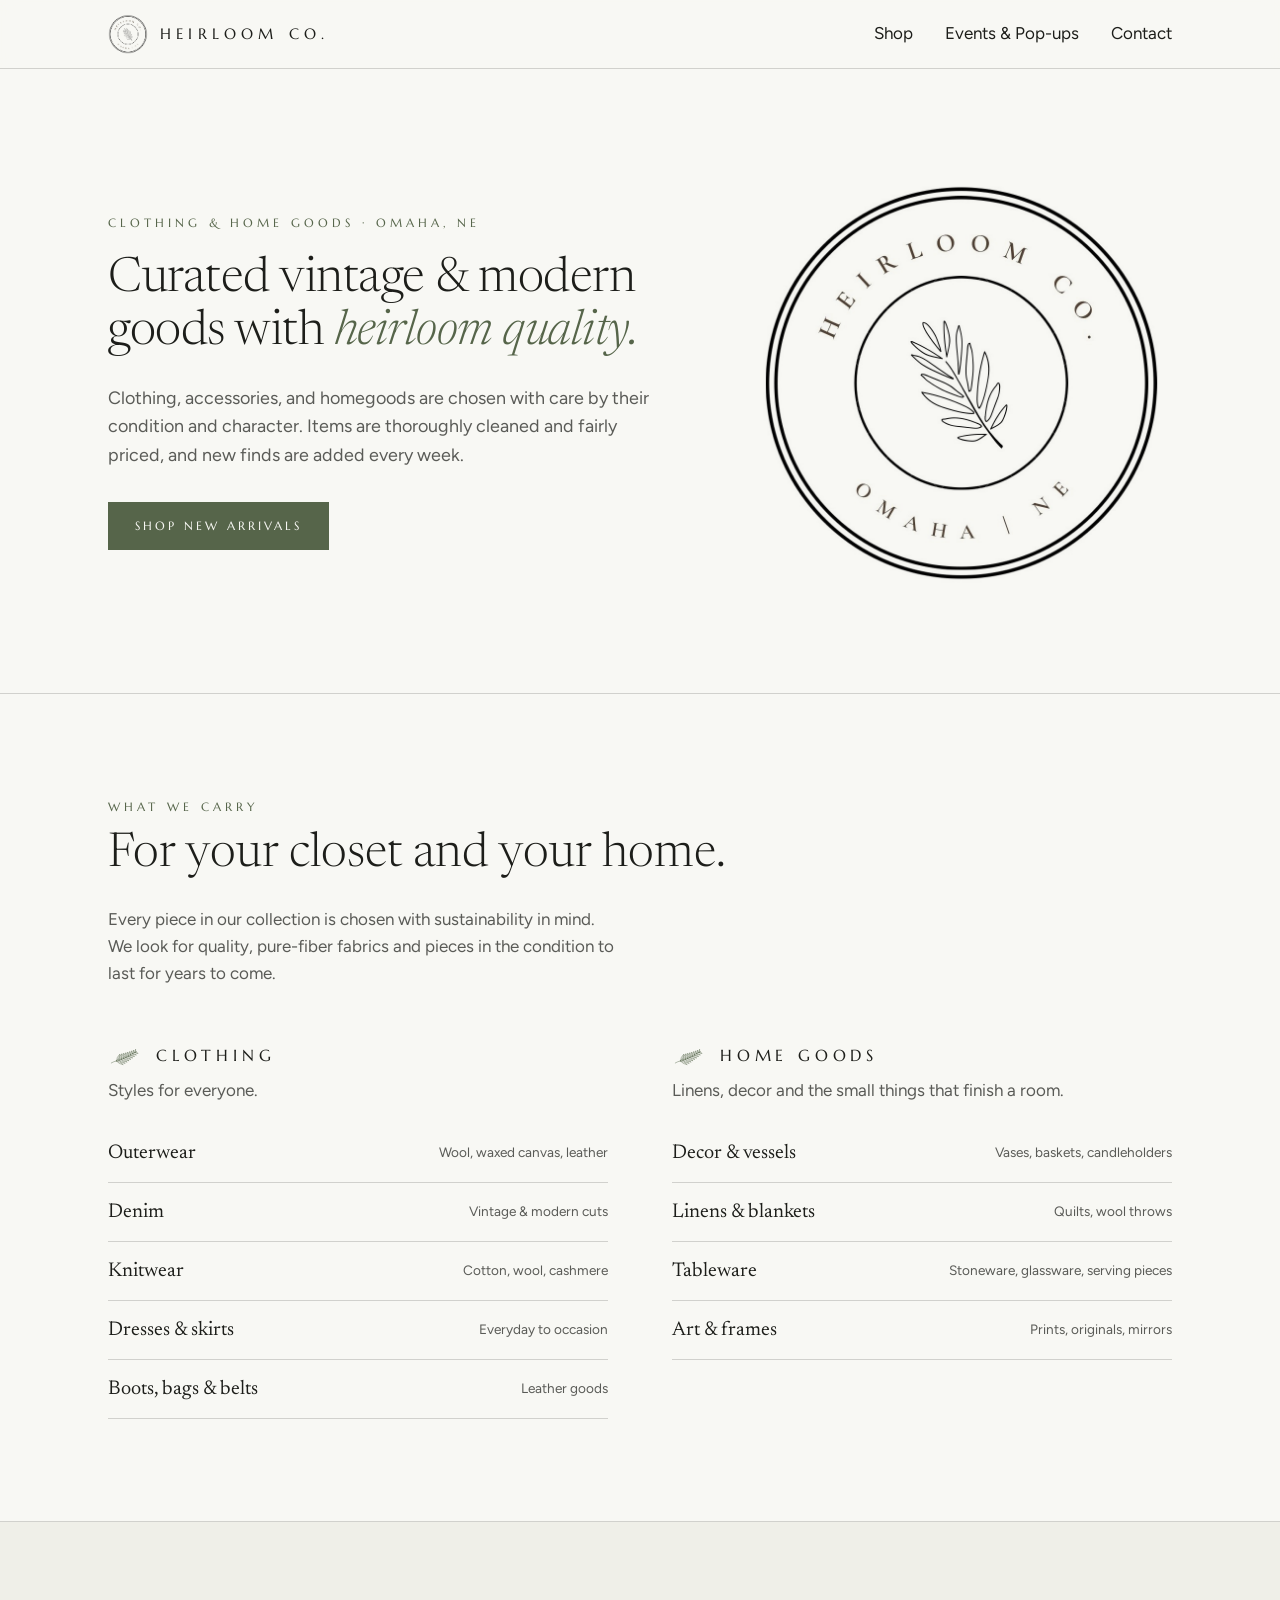
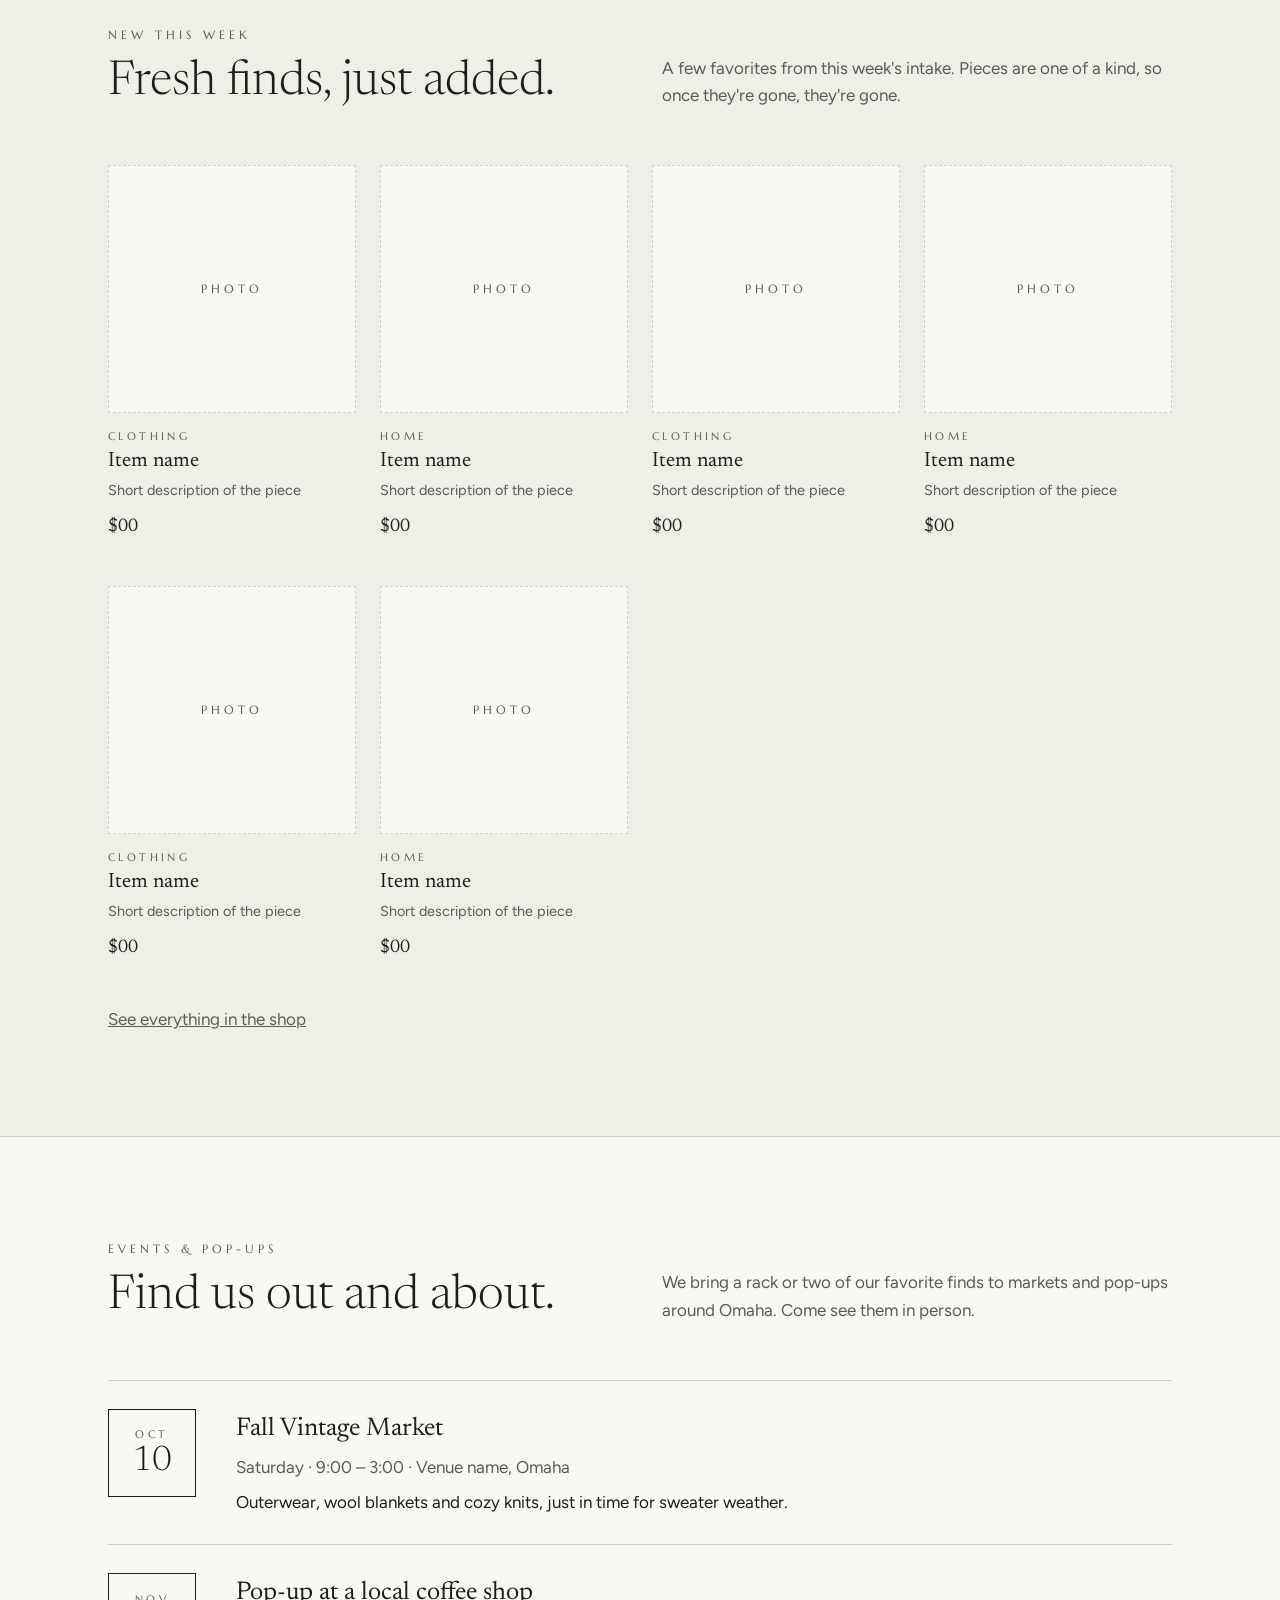
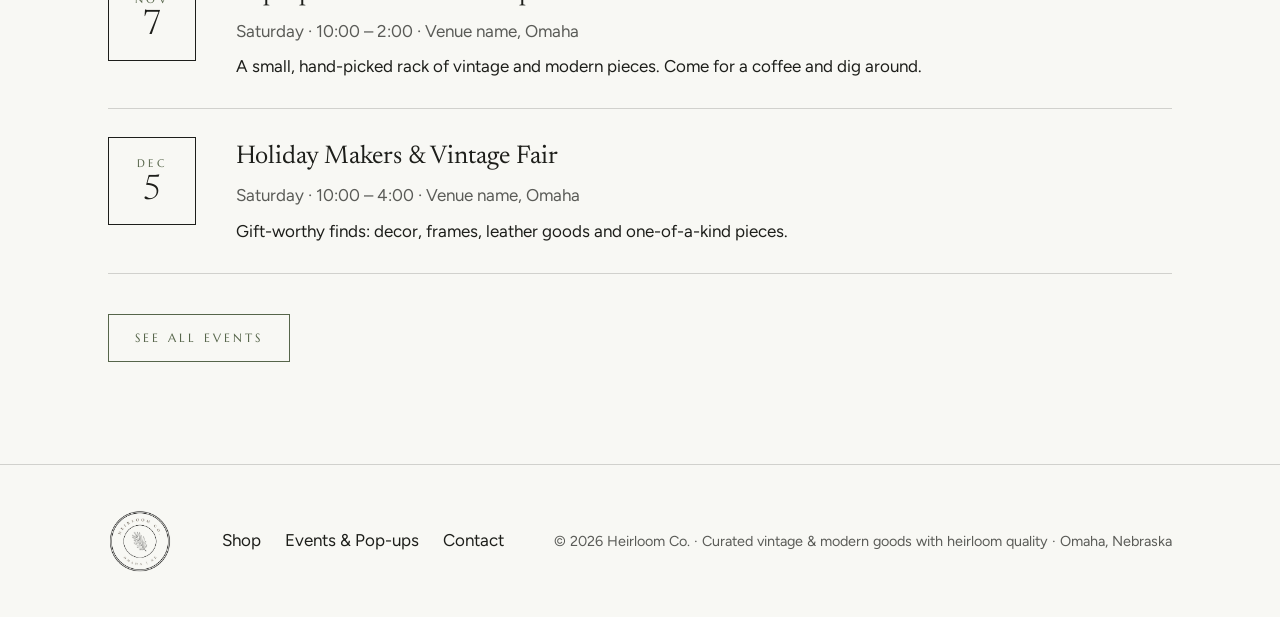
==== index.html @ 71415613 "Add static Heirloom Co. site Plain HTML/CSS/JS version of the site for working on locally before Sho" ====
<!doctype html>
<html lang="en" class="dark-ok">
<head>
  <meta charset="utf-8">
  <meta name="viewport" content="width=device-width, initial-scale=1">
  <title>Heirloom Co. · Curated vintage &amp; modern goods with heirloom quality</title>
  <meta name="description" content="Heirloom Co. is a small Omaha shop for pre-loved clothing, accessories and everyday home goods. Hand-picked, cleaned and fairly priced, with new stock every week.">
  <link rel="preconnect" href="https://fonts.googleapis.com">
  <link rel="preconnect" href="https://fonts.gstatic.com" crossorigin>
  <link rel="stylesheet" href="https://fonts.googleapis.com/css2?family=Marcellus&family=Newsreader:ital,opsz,wght@0,6..72,300;0,6..72,400;1,6..72,300;1,6..72,400&family=Figtree:wght@400;500;600&family=Nanum+Pen+Script&display=swap">
  <link rel="stylesheet" href="css/heirloom.css">
</head>
<body class="template-index">
  <a class="skip" href="#MainContent">Skip to content</a>

  <header class="site">
    <div class="wrap">
      <a class="brand" href="index.html" aria-label="Heirloom Co. home">
        <img class="logo brand-img" src="images/logo.jpg" alt="" width="850" height="850">
        <span>Heirloom Co.</span>
      </a>
      <nav class="links" aria-label="Main">
        <a href="shop.html">Shop</a>
        <a href="events.html">Events &amp; Pop-ups</a>
        <a href="contact.html">Contact</a>
      </nav>
    </div>
  </header>

  <main id="MainContent">
    <section class="hero">
      <div class="wrap">
        <div>
          <p class="eyebrow caps">Clothing &amp; home goods · Omaha, NE</p>
          <h1>Curated vintage &amp; modern goods with <em>heirloom quality.</em></h1>
          <p class="lede">Clothing, accessories, and homegoods are chosen with care by their condition and character. Items are thoroughly cleaned and fairly priced, and new finds are added every week.</p>
          <div class="actions">
            <a class="btn solid" href="shop.html">Shop new arrivals</a>
          </div>
        </div>
        <div class="seal">
          <img class="logo hero-img" src="images/logo.jpg" alt="Heirloom Co. seal: Omaha, NE" width="850" height="850">
        </div>
      </div>
    </section>

    <section class="block" id="carry">
      <div class="wrap">
        <div class="sec-head">
          <div>
            <span class="caps">What we carry</span>
            <h2>For your closet and your home.</h2>
          </div>
          <p>Every piece in our collection is chosen with sustainability in mind. We look for quality, pure-fiber fabrics and pieces in the condition to last for years to come.</p>
        </div>
        <div class="carry">
          <div>
            <h3><svg viewBox="0 0 120 70" aria-hidden="true" data-leaf></svg>Clothing</h3>
            <p class="note">Styles for everyone.</p>
            <ul>
              <li>Outerwear <span>Wool, waxed canvas, leather</span></li>
              <li>Denim <span>Vintage &amp; modern cuts</span></li>
              <li>Knitwear <span>Cotton, wool, cashmere</span></li>
              <li>Dresses &amp; skirts <span>Everyday to occasion</span></li>
              <li>Boots, bags &amp; belts <span>Leather goods</span></li>
            </ul>
          </div>
          <div>
            <h3><svg viewBox="0 0 120 70" aria-hidden="true" data-leaf></svg>Home Goods</h3>
            <p class="note">Linens, decor and the small things that finish a room.</p>
            <ul>
              <li>Decor &amp; vessels <span>Vases, baskets, candleholders</span></li>
              <li>Linens &amp; blankets <span>Quilts, wool throws</span></li>
              <li>Tableware <span>Stoneware, glassware, serving pieces</span></li>
              <li>Art &amp; frames <span>Prints, originals, mirrors</span></li>
            </ul>
          </div>
        </div>
      </div>
    </section>

    <section class="block racks" id="new">
      <div class="wrap">
        <div class="sec-head">
          <div>
            <span class="caps">New this week</span>
            <h2>Fresh finds, just added.</h2>
          </div>
          <p>A few favorites from this week's intake. Pieces are one of a kind, so once they're gone, they're gone.</p>
        </div>
        <div class="items">
          <article class="item" data-kind="clothing">
            <div class="item-img"><span class="caps">Photo</span></div>
            <span class="caps kind">Clothing</span>
            <h3 class="name">Item name</h3>
            <p class="meta">Short description of the piece</p>
            <p class="price">$00</p>
          </article>
          <article class="item" data-kind="home">
            <div class="item-img"><span class="caps">Photo</span></div>
            <span class="caps kind">Home</span>
            <h3 class="name">Item name</h3>
            <p class="meta">Short description of the piece</p>
            <p class="price">$00</p>
          </article>
          <article class="item" data-kind="clothing">
            <div class="item-img"><span class="caps">Photo</span></div>
            <span class="caps kind">Clothing</span>
            <h3 class="name">Item name</h3>
            <p class="meta">Short description of the piece</p>
            <p class="price">$00</p>
          </article>
          <article class="item" data-kind="home">
            <div class="item-img"><span class="caps">Photo</span></div>
            <span class="caps kind">Home</span>
            <h3 class="name">Item name</h3>
            <p class="meta">Short description of the piece</p>
            <p class="price">$00</p>
          </article>
          <article class="item" data-kind="clothing">
            <div class="item-img"><span class="caps">Photo</span></div>
            <span class="caps kind">Clothing</span>
            <h3 class="name">Item name</h3>
            <p class="meta">Short description of the piece</p>
            <p class="price">$00</p>
          </article>
          <article class="item" data-kind="home">
            <div class="item-img"><span class="caps">Photo</span></div>
            <span class="caps kind">Home</span>
            <h3 class="name">Item name</h3>
            <p class="meta">Short description of the piece</p>
            <p class="price">$00</p>
          </article>
        </div>
        <p class="foot"><a href="shop.html">See everything in the shop</a></p>
      </div>
    </section>

    <section class="block" id="events">
      <div class="wrap">
        <div class="sec-head">
          <div>
            <span class="caps">Events &amp; Pop-ups</span>
            <h2>Find us out and about.</h2>
          </div>
          <p>We bring a rack or two of our favorite finds to markets and pop-ups around Omaha. Come see them in person.</p>
        </div>
        <!-- Keep in sync with the list on events.html. -->
        <ul class="events">
          <li>
            <time class="date" datetime="2026-10-10"><span class="caps">Oct</span><b>10</b></time>
            <div>
              <h3>Fall Vintage Market</h3>
              <p class="muted">Saturday · 9:00 – 3:00 · Venue name, Omaha</p>
              <p>Outerwear, wool blankets and cozy knits, just in time for sweater weather.</p>
            </div>
          </li>
          <li>
            <time class="date" datetime="2026-11-07"><span class="caps">Nov</span><b>7</b></time>
            <div>
              <h3>Pop-up at a local coffee shop</h3>
              <p class="muted">Saturday · 10:00 – 2:00 · Venue name, Omaha</p>
              <p>A small, hand-picked rack of vintage and modern pieces. Come for a coffee and dig around.</p>
            </div>
          </li>
          <li>
            <time class="date" datetime="2026-12-05"><span class="caps">Dec</span><b>5</b></time>
            <div>
              <h3>Holiday Makers &amp; Vintage Fair</h3>
              <p class="muted">Saturday · 10:00 – 4:00 · Venue name, Omaha</p>
              <p>Gift-worthy finds: decor, frames, leather goods and one-of-a-kind pieces.</p>
            </div>
          </li>
        </ul>
        <p class="foot"><a class="btn line" href="events.html">See all events</a></p>
      </div>
    </section>
  </main>

  <footer class="site">
    <div class="wrap">
      <img class="logo foot-logo" src="images/logo.jpg" alt="" width="850" height="850">
      <div class="foot-links">
        <a href="shop.html">Shop</a>
        <a href="events.html">Events &amp; Pop-ups</a>
        <a href="contact.html">Contact</a>
      </div>
      <p>© 2026 Heirloom Co. · Curated vintage &amp; modern goods with heirloom quality · Omaha, Nebraska</p>
    </div>
  </footer>

  <script src="js/heirloom.js" defer></script>
</body>
</html>
---- css/heirloom.css ----
/* Heirloom Co. site styles. */
:root {
  --paper: #F8F8F4;
  --paper-2: #EFEFE8;
  --ink: #1D1E1A;
  --sage: #56654A;
  --ink-soft: color-mix(in srgb, var(--ink) 72%, var(--paper));
  --rule: color-mix(in srgb, var(--ink) 18%, var(--paper));
  --sage-soft: color-mix(in srgb, var(--sage) 18%, var(--paper));
  --sage-deep: color-mix(in srgb, var(--sage) 78%, var(--ink));

  --f-caps: "Marcellus", "Cormorant SC", Georgia, serif;
  --f-display: "Newsreader", Georgia, "Times New Roman", serif;
  --f-body: "Figtree", system-ui, -apple-system, "Segoe UI", sans-serif;
  --f-hand: "Nanum Pen Script", "Bradley Hand", "Segoe Print", cursive;

  --gutter: clamp(16px, 4vw, 48px);
  --max: 1160px;
  color-scheme: light;
}
@media (prefers-color-scheme: dark) {
  :root.dark-ok {
    color-scheme: dark;
    --paper: #151613;
    --paper-2: #1D1F1A;
    --ink: #ECECE4;
    --sage: #A8B893;
  }
}

* { box-sizing: border-box; }
html { scroll-behavior: smooth; }
body {
  margin: 0;
  background: var(--paper);
  color: var(--ink);
  font-family: var(--f-body);
  font-size: 17px;
  line-height: 1.6;
  -webkit-font-smoothing: antialiased;
}
img { max-width: 100%; height: auto; display: block; }
a { color: inherit; }
a:focus-visible, button:focus-visible, input:focus-visible, select:focus-visible, summary:focus-visible {
  outline: 2px solid var(--sage); outline-offset: 3px; border-radius: 2px;
}
.skip { position: absolute; left: -9999px; }
.skip:focus { left: 16px; top: 16px; background: var(--paper); padding: 8px 12px; z-index: 50; }
.visually-hidden { position: absolute !important; width: 1px; height: 1px; overflow: hidden; clip: rect(0 0 0 0); white-space: nowrap; }

.wrap { max-width: var(--max); margin-inline: auto; padding-inline: var(--gutter); }
.wrap.narrow { max-width: 760px; }
.center { text-align: center; }
.center .btn { margin-top: 8px; }
.muted { color: var(--ink-soft); }
.small { font-size: 0.85rem; }
.accent { color: var(--sage); }

.caps {
  font-family: var(--f-caps);
  text-transform: uppercase;
  letter-spacing: 0.32em;
  font-size: 0.78rem;
}
h1, h2, h3 { text-wrap: balance; }
.h2, .sec-head h2 {
  font-family: var(--f-display); font-weight: 300;
  font-size: clamp(2rem, 4vw, 3rem); line-height: 1.1; margin: 0 0 16px;
}

.draft {
  background: var(--sage-soft);
  font-size: 0.85rem; text-align: center;
  padding: 8px var(--gutter);
}

/* header */
header.site {
  position: sticky; top: 0; z-index: 10;
  background: color-mix(in srgb, var(--paper) 92%, transparent);
  backdrop-filter: blur(8px);
  border-bottom: 1px solid var(--rule);
}
header.site .wrap { display: flex; align-items: center; justify-content: space-between; gap: 16px; padding-block: 14px; }
.brand { display: flex; align-items: center; gap: 12px; text-decoration: none; }
.brand svg, .brand .brand-img { width: 40px; height: 40px; flex: none; object-fit: contain; }
.brand span { font-family: var(--f-caps); letter-spacing: 0.34em; font-size: 0.95rem; text-transform: uppercase; }
nav.links { display: flex; flex-wrap: wrap; justify-content: flex-end; gap: 6px clamp(14px, 3vw, 32px); }
nav.links a { text-decoration: none; }
nav.links a:hover, nav.links a[aria-current] { color: var(--sage); }
.cart-link .count {
  display: inline-grid; place-items: center; min-width: 20px; height: 20px; padding: 0 5px;
  border-radius: 999px; background: var(--ink); color: var(--paper); font-size: 0.72rem;
}

/* buttons */
.actions { display: flex; flex-wrap: wrap; gap: 14px; }
.btn {
  display: inline-block; padding: 13px 26px; border: 1px solid var(--sage);
  background: transparent; color: var(--sage); cursor: pointer;
  text-decoration: none; font-family: var(--f-caps); text-transform: uppercase;
  letter-spacing: 0.24em; font-size: 0.78rem; transition: background .2s, color .2s, border-color .2s;
}
.btn.solid { background: var(--sage); color: var(--paper); }
.btn.solid:hover { background: var(--sage-deep); border-color: var(--sage-deep); }
.btn.line:hover { background: var(--sage); color: var(--paper); }
.btn[disabled] { opacity: .5; cursor: not-allowed; }

/* hero */
.hero .wrap {
  display: grid; grid-template-columns: 1.15fr 0.85fr; align-items: center;
  gap: clamp(32px, 6vw, 80px); padding-block: clamp(48px, 8vw, 104px);
}
.hero .eyebrow { color: var(--sage); margin: 0 0 20px; }
.hero h1 {
  font-family: var(--f-display); font-weight: 300;
  font-size: clamp(2rem, 3.8vw, 3.2rem); line-height: 1.1; letter-spacing: -0.01em;
  margin: 0 0 24px;
}
.hero h1 em { font-style: italic; color: var(--sage); }
.hero .lede { font-size: 1.12rem; color: var(--ink-soft); max-width: 34em; margin: 0 0 32px; }

.seal { width: 100%; max-width: 420px; justify-self: center; margin-inline: auto; color: var(--ink); }
.seal svg { width: 100%; height: auto; display: block; overflow: visible; }
.seal .hero-img { width: 100%; }
.small-seal { max-width: 120px; margin-bottom: 24px; }
/* The logo is black line art on white: multiply drops the white into the page color,
   and in dark mode it's inverted so the lines turn light. */
.logo { mix-blend-mode: multiply; }
@media (prefers-color-scheme: dark) {
  :root.dark-ok .logo { filter: invert(1); mix-blend-mode: screen; }
}

/* sections */
.block { padding-block: clamp(56px, 8vw, 104px); border-top: 1px solid var(--rule); }
.block.first { border-top: 0; padding-top: clamp(40px, 6vw, 72px); }
.sec-head { display: flex; align-items: end; justify-content: space-between; gap: 24px; flex-wrap: wrap; margin-bottom: clamp(32px, 5vw, 56px); }
.sec-head.tight { margin-bottom: 24px; }
.sec-head .caps { color: var(--sage); display: block; margin-bottom: 12px; }
.sec-head h2, .sec-head .h2 { margin: 0; }
.sec-head > p, .sec-head > .rte { max-width: 30em; color: var(--ink-soft); margin: 0; }

/* what we carry */
.carry { display: grid; grid-template-columns: 1fr 1fr; gap: clamp(24px, 5vw, 72px); }
.carry h3 {
  display: flex; align-items: center; gap: 14px;
  font-family: var(--f-caps); font-weight: 400; text-transform: uppercase;
  letter-spacing: 0.3em; font-size: 1rem; margin: 0 0 8px;
}
.carry h3 svg { width: 34px; height: 20px; color: var(--sage); }
.carry .note { color: var(--ink-soft); margin: 0 0 20px; }
.carry ul { list-style: none; margin: 0; padding: 0; }
.carry li {
  display: flex; justify-content: space-between; gap: 16px;
  padding-block: 13px; border-bottom: 1px solid var(--rule);
  font-family: var(--f-display); font-size: 1.25rem;
}
.carry li a { text-decoration: none; }
.carry li a:hover { color: var(--sage); }
.carry li span { font-family: var(--f-body); font-size: 0.85rem; color: var(--ink-soft); align-self: center; text-align: right; }

/* item cards (photo, name, description, price) */
.racks { background: var(--paper-2); }
.items { display: grid; grid-template-columns: repeat(auto-fill, minmax(220px, 1fr)); gap: 44px 24px; }
.item { display: flex; flex-direction: column; gap: 4px; }
.item[hidden] { display: none; }
.item-img {
  aspect-ratio: 1; margin-bottom: 12px; overflow: hidden;
  display: grid; place-items: center;
  background: var(--paper); border: 1px dashed var(--rule); color: var(--ink-soft);
}
.item-img img { width: 100%; height: 100%; object-fit: cover; }
.item .kind { color: var(--sage); font-size: 0.66rem; }
.item .name { font-family: var(--f-display); font-weight: 400; font-size: 1.3rem; line-height: 1.2; margin: 0; }
.item .meta { font-size: 0.9rem; color: var(--ink-soft); margin: 0; }
.item .price { font-family: var(--f-display); font-size: 1.15rem; margin: 6px 0 0; }
.racks .foot { margin: 44px 0 0; color: var(--ink-soft); }
.racks .foot a { color: var(--sage); }

/* consign */
.steps { list-style: none; margin: 0; padding: 0; display: grid; grid-template-columns: repeat(3, 1fr); gap: clamp(24px, 4vw, 48px); counter-reset: s; }
.steps li { counter-increment: s; border-top: 1px solid var(--ink); padding-top: 20px; }
.steps li::before {
  content: "Step " counter(s); display: block;
  font-family: var(--f-caps); text-transform: uppercase; letter-spacing: 0.3em; font-size: 0.72rem;
  color: var(--sage); margin-bottom: 10px;
}
.steps h3 { font-family: var(--f-display); font-weight: 400; font-size: 1.5rem; margin: 0 0 8px; }
.steps p { margin: 0; color: var(--ink-soft); }
.split { display: flex; flex-wrap: wrap; gap: 12px; margin-top: 14px; }
.split b { font-weight: 500; font-size: 0.85rem; border: 1px solid var(--rule); padding: 4px 12px; border-radius: 999px; }

/* visit */
.visit { display: grid; grid-template-columns: 1fr 1fr; gap: clamp(32px, 6vw, 80px); }
.visit address { font-style: normal; font-family: var(--f-display); font-size: 1.6rem; line-height: 1.35; margin-bottom: 20px; }
.visit .muted { margin: 0 0 24px; max-width: 30em; }
.hours { width: 100%; border-collapse: collapse; font-variant-numeric: tabular-nums; }
.hours caption { text-align: left; margin-bottom: 10px; color: var(--sage); }
.hours td { padding-block: 11px; border-bottom: 1px solid var(--rule); }
.hours td:last-child { text-align: right; }
.hours tr.closed td { color: var(--ink-soft); }

/* product page */
.product { display: grid; grid-template-columns: 1.1fr 0.9fr; gap: clamp(32px, 5vw, 72px); padding-block: clamp(32px, 5vw, 64px); align-items: start; }
.product-media { display: grid; gap: 16px; }
.product-media figure { margin: 0; background: var(--paper-2); }
.media-empty { aspect-ratio: 4 / 5; display: grid; place-items: center; }
.media-empty svg { width: 30%; color: var(--ink-soft); }
.product-info { position: sticky; top: 96px; display: flex; flex-direction: column; gap: 16px; }
.product-info .kind { color: var(--sage); }
.product-info h1 { font-family: var(--f-display); font-weight: 300; font-size: clamp(2rem, 4vw, 3rem); line-height: 1.1; margin: 0; }
.price-tag { font-family: var(--f-hand); font-size: 2.8rem; line-height: 1; display: flex; gap: 12px; align-items: baseline; }
.price-tag s { font-size: 1.8rem; color: var(--ink-soft); }
.buy { display: flex; flex-direction: column; gap: 10px; align-items: flex-start; }
select, input[type="search"], input[type="email"], input[type="password"], input[type="number"] {
  font: inherit; color: var(--ink); background: var(--paper);
  border: 1px solid var(--rule); padding: 11px 14px; max-width: 100%;
}
.one-of { font-size: 0.9rem; color: var(--ink-soft); border-top: 1px dashed var(--rule); padding-top: 14px; margin: 0; }
.rte { max-width: 65ch; }
.rte img { margin-block: 16px; }

/* collections list */
.coll-grid { display: grid; grid-template-columns: repeat(auto-fill, minmax(240px, 1fr)); gap: 32px 24px; }
.coll-card { display: flex; flex-direction: column; gap: 8px; text-decoration: none; }
.coll-img { aspect-ratio: 4 / 5; background: var(--paper-2); display: grid; place-items: center; overflow: hidden; }
.coll-img img { width: 100%; height: 100%; object-fit: cover; }
.coll-img svg { width: 35%; color: var(--ink-soft); }
.coll-card:hover .caps { color: var(--sage); }

/* cart */
.cart-lines { list-style: none; margin: 24px 0; padding: 0; }
.cart-lines li { display: grid; grid-template-columns: 96px 1fr auto; gap: 18px; align-items: start; padding-block: 18px; border-bottom: 1px solid var(--rule); }
.cart-img { display: block; aspect-ratio: 4 / 5; background: var(--paper-2); overflow: hidden; }
.cart-img img { width: 100%; height: 100%; object-fit: cover; }
.cart-lines .name { font-family: var(--f-display); font-size: 1.25rem; text-decoration: none; display: block; }
.cart-lines p { margin: 2px 0 8px; }
.qty { width: 72px; margin-inline: 6px 12px; padding: 6px 8px; }
.remove { color: var(--ink-soft); }
.line-price { font-variant-numeric: tabular-nums; }
.cart-foot { display: flex; flex-direction: column; align-items: flex-end; gap: 8px; text-align: right; }
.subtotal { display: flex; gap: 24px; align-items: baseline; font-size: 1.3rem; margin: 0; }

/* search, pager, blog */
.search-form { display: flex; flex-wrap: wrap; gap: 10px; justify-content: center; margin-block: 16px; }
.search-form input { flex: 1 1 220px; }
.result-link { font-family: var(--f-display); font-size: 1.2rem; }
.pager { display: flex; justify-content: center; gap: 24px; margin-top: 48px; color: var(--ink-soft); }
.pager a { color: var(--ink); }
.articles { list-style: none; padding: 0; margin: 24px 0 0; }
.articles li { padding-block: 20px; border-bottom: 1px solid var(--rule); display: flex; flex-direction: column; gap: 4px; }
.articles .name { font-family: var(--f-display); font-size: 1.5rem; text-decoration: none; }
.article-img { margin-block: 24px; }
.password .seal { max-width: 300px; margin-bottom: 32px; }
.pw-login { margin-top: 32px; }
.pw-login summary { cursor: pointer; color: var(--ink-soft); }

/* page heading (about, shop, contact) */
.page-head { padding-block: clamp(48px, 7vw, 88px) clamp(32px, 5vw, 56px); }
.page-head .caps { color: var(--sage); display: block; margin-bottom: 16px; }
.page-head h1 {
  font-family: var(--f-display); font-weight: 300;
  font-size: clamp(2.4rem, 5vw, 4rem); line-height: 1.06; letter-spacing: -0.015em; margin: 0 0 20px;
}
.page-head h1 em { font-style: italic; color: var(--sage); }
.page-head .lede { font-size: 1.12rem; color: var(--ink-soft); max-width: 36em; margin: 0; }

/* about */
.story { display: grid; grid-template-columns: 0.8fr 1.2fr; gap: clamp(32px, 6vw, 80px); align-items: start; }
.story .seal { max-width: 320px; }
.story p { margin: 0 0 18px; font-size: 1.08rem; }
.story p:first-child { font-family: var(--f-display); font-size: 1.5rem; line-height: 1.4; }

/* events */
.events { list-style: none; margin: 0; padding: 0; }
.events li { display: grid; grid-template-columns: 88px 1fr; gap: clamp(20px, 4vw, 40px); padding-block: 28px; border-top: 1px solid var(--rule); }
.events li:last-child { border-bottom: 1px solid var(--rule); }
.events .date { display: flex; flex-direction: column; align-items: center; justify-content: center; aspect-ratio: 1; border: 1px solid var(--ink); }
.events .date .caps { color: var(--sage); font-size: 0.7rem; }
.events .date b { font-family: var(--f-display); font-weight: 300; font-size: 2.2rem; line-height: 1; }
.events h3 { font-family: var(--f-display); font-weight: 400; font-size: 1.6rem; margin: 0 0 4px; }
.events p { margin: 0 0 8px; }
.events p:last-child { margin: 0; }
#events .foot { margin: 40px 0 0; }

/* shop filters */
.filters { display: flex; flex-wrap: wrap; gap: 10px; }
.filters button {
  font-family: var(--f-caps); text-transform: uppercase; letter-spacing: 0.24em; font-size: 0.72rem;
  background: transparent; color: var(--ink); border: 1px solid var(--rule); padding: 9px 18px; cursor: pointer;
}
.filters button:hover { border-color: var(--sage); color: var(--sage); }
.filters button[aria-pressed="true"] { background: var(--sage); color: var(--paper); border-color: var(--sage); }

/* contact form */
.contact { display: grid; grid-template-columns: 1.1fr 0.9fr; gap: clamp(32px, 6vw, 80px); align-items: start; }
.form { display: grid; gap: 18px; }
.form .row { display: grid; grid-template-columns: 1fr 1fr; gap: 18px; }
.form label { display: grid; gap: 6px; }
.form label > span { font-family: var(--f-caps); text-transform: uppercase; letter-spacing: 0.24em; font-size: 0.72rem; color: var(--ink-soft); }
input[type="text"], textarea {
  font: inherit; color: var(--ink); background: var(--paper);
  border: 1px solid var(--rule); padding: 11px 14px; max-width: 100%;
}
.form input, .form select, .form textarea { width: 100%; }
.form textarea { min-height: 160px; resize: vertical; }
.form .btn { justify-self: start; }
.form-status { margin: 0; color: var(--sage); }
.contact aside address { font-style: normal; font-family: var(--f-display); font-size: 1.4rem; line-height: 1.35; margin-bottom: 16px; }
.contact aside .hours { margin-top: 32px; }

/* footer */
footer.site { border-top: 1px solid var(--rule); padding-block: 44px; }
footer.site .wrap { display: flex; align-items: center; justify-content: space-between; gap: 20px; flex-wrap: wrap; }
footer.site .foot-logo { width: 64px; height: 64px; }
footer.site p { margin: 0; color: var(--ink-soft); font-size: 0.9rem; }
.foot-links { display: flex; flex-wrap: wrap; gap: 8px 24px; }
.foot-links a { text-decoration: none; }
.foot-links a:hover { color: var(--sage); }
.racks .foot a:hover, .rte a:hover { color: var(--sage-deep); }

@media (max-width: 860px) {
  .hero .wrap, .product { grid-template-columns: 1fr; }
  .hero .seal { order: -1; max-width: 260px; }
  .carry, .visit, .steps, .story, .contact { grid-template-columns: 1fr; }
  .product-info { position: static; }
  .product-media { grid-auto-flow: column; grid-auto-columns: 88%; overflow-x: auto; scroll-snap-type: x mandatory; }
  .product-media figure { scroll-snap-align: start; }
}
@media (max-width: 520px) {
  .brand span { display: none; }
  .form .row { grid-template-columns: 1fr; }
  .events li { grid-template-columns: 64px 1fr; }
  .events .date b { font-size: 1.7rem; }
  nav.links { gap: 6px 16px; font-size: 0.95rem; }
  .cart-lines li { grid-template-columns: 72px 1fr; }
  .line-price { grid-column: 2; }
}
@media (prefers-reduced-motion: reduce) {
  html { scroll-behavior: auto; }
}
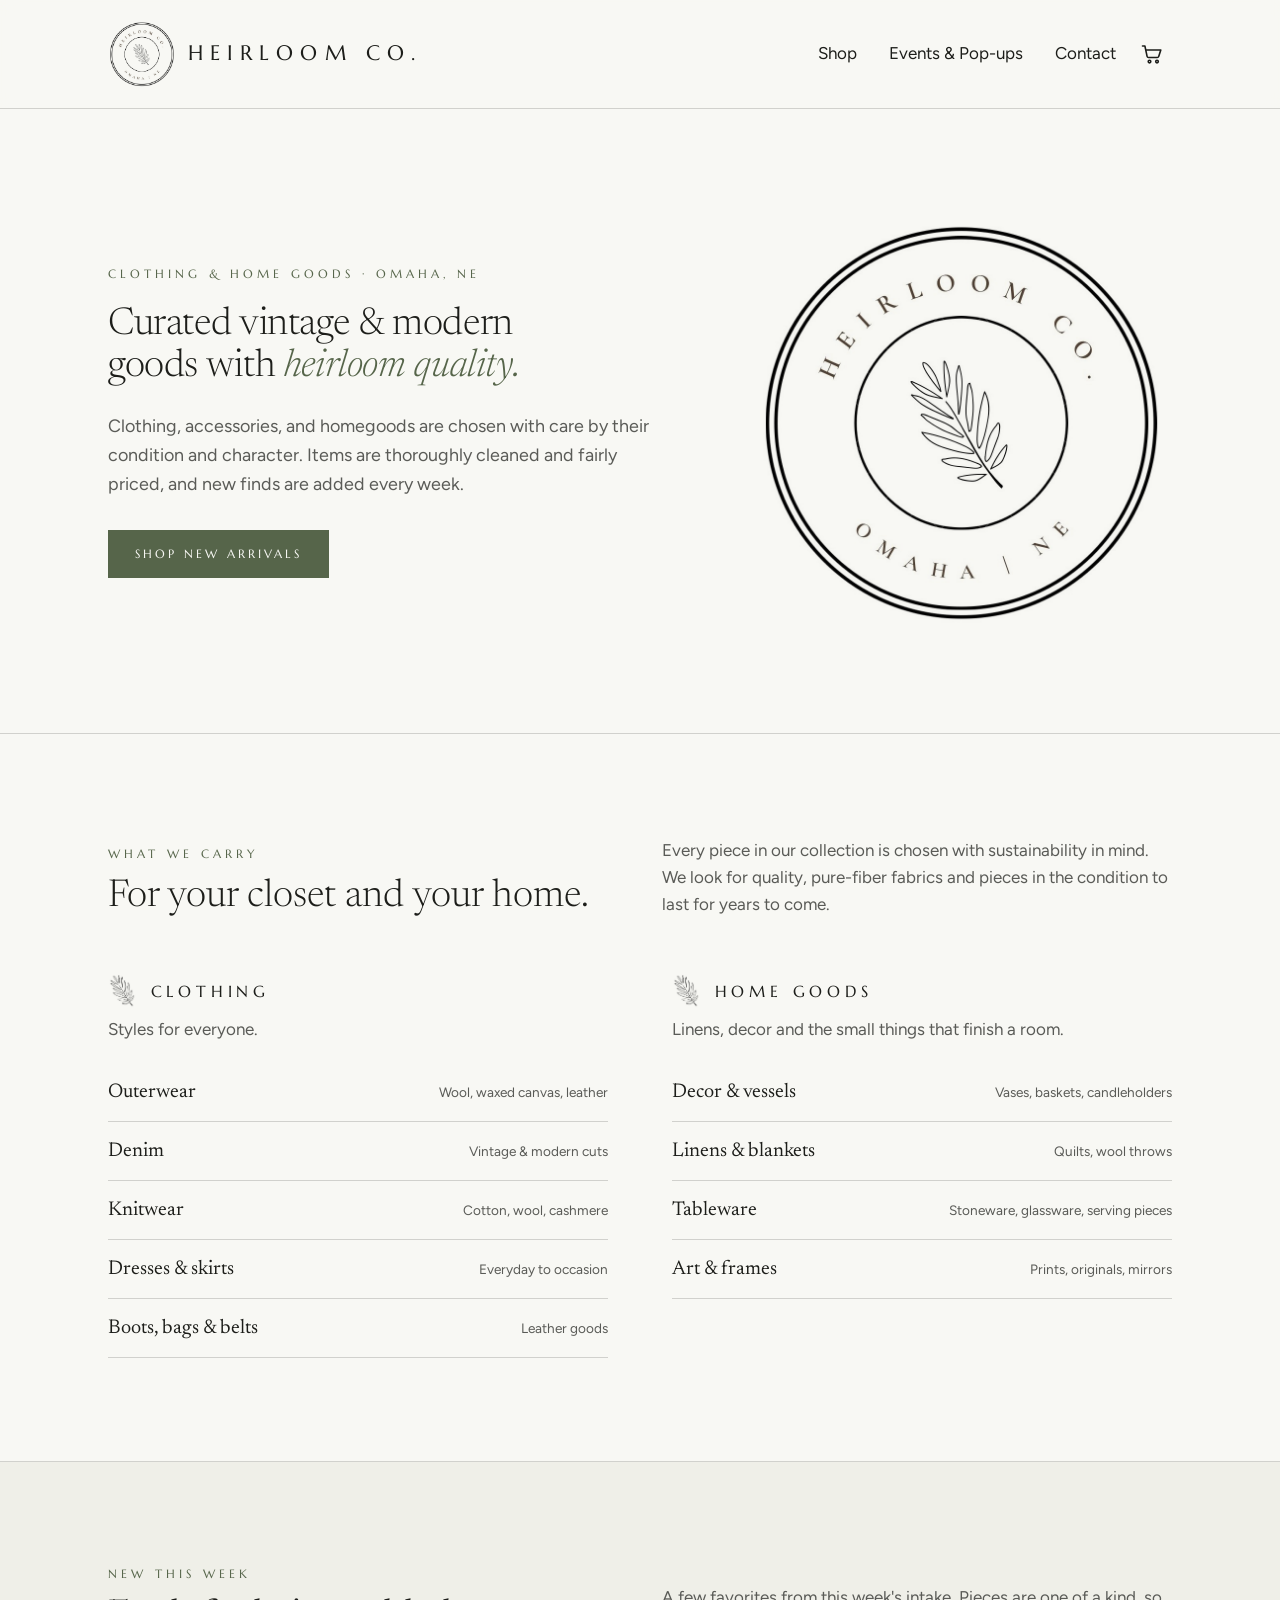
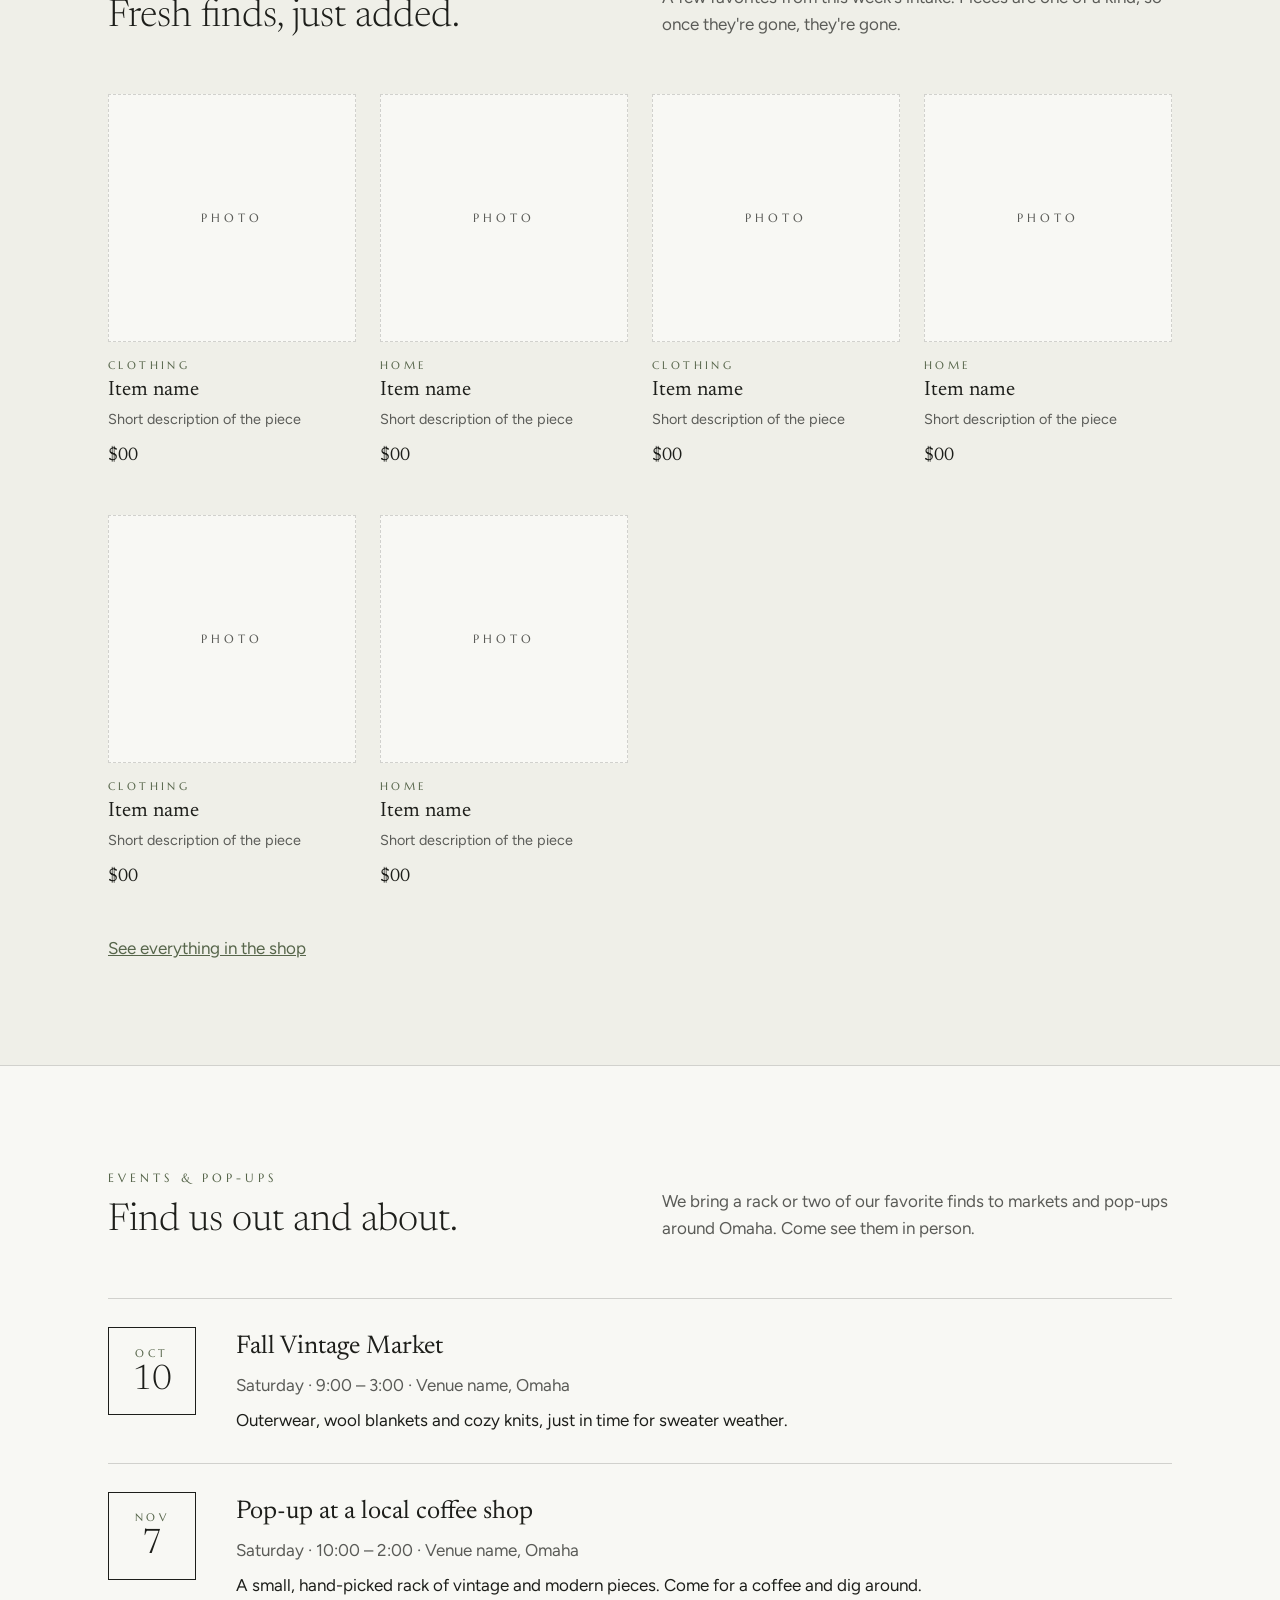
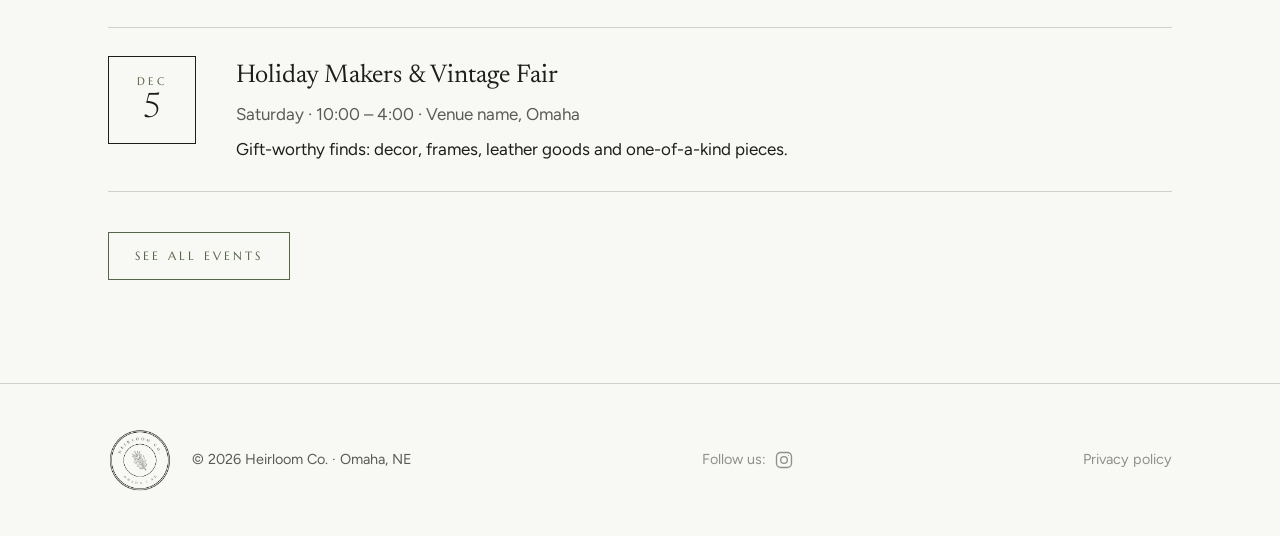
==== commit 62e1aa36: "Bring Shopify theme updates to the static site Match the static pages to the changes made on the sho" ====
--- a/index.html
+++ b/index.html
@@ -7,7 +7,7 @@
   <meta name="description" content="Heirloom Co. is a small Omaha shop for pre-loved clothing, accessories and everyday home goods. Hand-picked, cleaned and fairly priced, with new stock every week.">
   <link rel="preconnect" href="https://fonts.googleapis.com">
   <link rel="preconnect" href="https://fonts.gstatic.com" crossorigin>
-  <link rel="stylesheet" href="https://fonts.googleapis.com/css2?family=Marcellus&family=Newsreader:ital,opsz,wght@0,6..72,300;0,6..72,400;1,6..72,300;1,6..72,400&family=Figtree:wght@400;500;600&family=Nanum+Pen+Script&display=swap">
+  <link rel="stylesheet" href="https://fonts.googleapis.com/css2?family=Marcellus&family=Newsreader:ital,opsz,wght@0,6..72,300;0,6..72,400;1,6..72,300;1,6..72,400&family=Figtree:wght@400;500;600&display=swap">
   <link rel="stylesheet" href="css/heirloom.css">
 </head>
 <body class="template-index">
@@ -19,11 +19,29 @@
         <img class="logo brand-img" src="images/logo.jpg" alt="" width="850" height="850">
         <span>Heirloom Co.</span>
       </a>
-      <nav class="links" aria-label="Main">
+      <nav class="links" id="MainNav" aria-label="Main">
         <a href="shop.html">Shop</a>
         <a href="events.html">Events &amp; Pop-ups</a>
         <a href="contact.html">Contact</a>
       </nav>
+      <div class="header-actions">
+        <!-- The cart only works on Shopify; here the icon is just for the design. -->
+        <a href="#" class="cart-link" aria-label="Cart">
+          <svg viewBox="0 0 24 24" width="24" height="24" fill="none" stroke="currentColor" stroke-width="1.6" stroke-linecap="round" stroke-linejoin="round" aria-hidden="true">
+            <path d="M2.5 4h2.4l2.2 10.3a1.5 1.5 0 0 0 1.5 1.2h8.6a1.5 1.5 0 0 0 1.5-1.1L20.8 8H5.7"/>
+            <circle cx="9.5" cy="19.6" r="1.3"/>
+            <circle cx="17" cy="19.6" r="1.3"/>
+          </svg>
+        </a>
+        <button class="menu-toggle" type="button" aria-controls="MainNav" aria-expanded="false" aria-label="Menu" data-menu-toggle>
+          <svg class="icon-open" viewBox="0 0 24 24" width="24" height="24" fill="none" stroke="currentColor" stroke-width="1.6" stroke-linecap="round" aria-hidden="true">
+            <path d="M4 7h16M4 12h16M4 17h16"/>
+          </svg>
+          <svg class="icon-close" viewBox="0 0 24 24" width="24" height="24" fill="none" stroke="currentColor" stroke-width="1.6" stroke-linecap="round" aria-hidden="true">
+            <path d="M6 6l12 12M18 6L6 18"/>
+          </svg>
+        </button>
+      </div>
     </div>
   </header>
 
@@ -55,7 +73,7 @@
         </div>
         <div class="carry">
           <div>
-            <h3><svg viewBox="0 0 120 70" aria-hidden="true" data-leaf></svg>Clothing</h3>
+            <h3><img class="logo carry-leaf" src="images/leaf.jpg" alt="" width="244" height="290" loading="lazy">Clothing</h3>
             <p class="note">Styles for everyone.</p>
             <ul>
               <li>Outerwear <span>Wool, waxed canvas, leather</span></li>
@@ -66,7 +84,7 @@
             </ul>
           </div>
           <div>
-            <h3><svg viewBox="0 0 120 70" aria-hidden="true" data-leaf></svg>Home Goods</h3>
+            <h3><img class="logo carry-leaf" src="images/leaf.jpg" alt="" width="244" height="290" loading="lazy">Home Goods</h3>
             <p class="note">Linens, decor and the small things that finish a room.</p>
             <ul>
               <li>Decor &amp; vessels <span>Vases, baskets, candleholders</span></li>
@@ -180,12 +198,17 @@
   <footer class="site">
     <div class="wrap">
       <img class="logo foot-logo" src="images/logo.jpg" alt="" width="850" height="850">
-      <div class="foot-links">
-        <a href="shop.html">Shop</a>
-        <a href="events.html">Events &amp; Pop-ups</a>
-        <a href="contact.html">Contact</a>
-      </div>
-      <p>© 2026 Heirloom Co. · Curated vintage &amp; modern goods with heirloom quality · Omaha, Nebraska</p>
+      <p>© 2026 Heirloom Co. · Omaha, NE</p>
+      <!-- Replace # with the shop's Instagram and privacy policy links. -->
+      <a class="foot-social" href="#" target="_blank" rel="noopener" aria-label="Follow us on Instagram">
+        <span aria-hidden="true">Follow us:</span>
+        <svg viewBox="0 0 24 24" width="20" height="20" fill="none" stroke="currentColor" stroke-width="1.6" aria-hidden="true">
+          <rect x="3" y="3" width="18" height="18" rx="5"/>
+          <circle cx="12" cy="12" r="4"/>
+          <circle cx="17.3" cy="6.7" r="0.6" fill="currentColor" stroke="none"/>
+        </svg>
+      </a>
+      <a class="foot-privacy" href="#">Privacy policy</a>
     </div>
   </footer>
 
--- a/css/heirloom.css
+++ b/css/heirloom.css
@@ -12,7 +12,6 @@
   --f-caps: "Marcellus", "Cormorant SC", Georgia, serif;
   --f-display: "Newsreader", Georgia, "Times New Roman", serif;
   --f-body: "Figtree", system-ui, -apple-system, "Segoe UI", sans-serif;
-  --f-hand: "Nanum Pen Script", "Bradley Hand", "Segoe Print", cursive;
 
   --gutter: clamp(16px, 4vw, 48px);
   --max: 1160px;
@@ -65,7 +64,7 @@
 h1, h2, h3 { text-wrap: balance; }
 .h2, .sec-head h2 {
   font-family: var(--f-display); font-weight: 300;
-  font-size: clamp(2rem, 4vw, 3rem); line-height: 1.1; margin: 0 0 16px;
+  font-size: clamp(1.7rem, 3vw, 2.5rem); line-height: 1.1; margin: 0 0 16px;
 }
 
 .draft {
@@ -88,6 +87,27 @@
 nav.links { display: flex; flex-wrap: wrap; justify-content: flex-end; gap: 6px clamp(14px, 3vw, 32px); }
 nav.links a { text-decoration: none; }
 nav.links a:hover, nav.links a[aria-current] { color: var(--sage); }
+header.site .wrap { min-height: 108px; }
+header.site .brand span { font-size: 1.3rem; }
+header.site .brand .brand-img { width: 68px; height: 68px; }
+header.site nav.links { margin-left: auto; }
+.header-actions { display: flex; align-items: center; gap: 16px; }
+.header-actions .cart-link {
+  position: relative; display: inline-flex; align-items: center; justify-content: center;
+  width: 40px; height: 40px; text-decoration: none;
+}
+.header-actions .cart-link:hover { color: var(--sage); }
+.header-actions .cart-link .count {
+  position: absolute; top: 2px; right: 0;
+  min-width: 18px; height: 18px; padding: 0 4px; font-size: 0.68rem; line-height: 1;
+}
+.menu-toggle {
+  display: none; align-items: center; justify-content: center;
+  width: 40px; height: 40px; margin-right: -8px; padding: 0;
+  background: none; border: 0; color: var(--ink); cursor: pointer;
+}
+.menu-toggle:hover { color: var(--sage); }
+.menu-toggle .icon-close { display: none; }
 .cart-link .count {
   display: inline-grid; place-items: center; min-width: 20px; height: 20px; padding: 0 5px;
   border-radius: 999px; background: var(--ink); color: var(--paper); font-size: 0.72rem;
@@ -114,7 +134,7 @@
 .hero .eyebrow { color: var(--sage); margin: 0 0 20px; }
 .hero h1 {
   font-family: var(--f-display); font-weight: 300;
-  font-size: clamp(2rem, 3.8vw, 3.2rem); line-height: 1.1; letter-spacing: -0.01em;
+  font-size: clamp(1.7rem, 3vw, 2.5rem); line-height: 1.1; letter-spacing: -0.01em;
   margin: 0 0 24px;
 }
 .hero h1 em { font-style: italic; color: var(--sage); }
@@ -148,6 +168,7 @@
   letter-spacing: 0.3em; font-size: 1rem; margin: 0 0 8px;
 }
 .carry h3 svg { width: 34px; height: 20px; color: var(--sage); }
+.carry h3 .carry-leaf { width: auto; height: 34px; flex: none; }
 .carry .note { color: var(--ink-soft); margin: 0 0 20px; }
 .carry ul { list-style: none; margin: 0; padding: 0; }
 .carry li {
@@ -174,6 +195,10 @@
 .item .name { font-family: var(--f-display); font-weight: 400; font-size: 1.3rem; line-height: 1.2; margin: 0; }
 .item .meta { font-size: 0.9rem; color: var(--ink-soft); margin: 0; }
 .item .price { font-family: var(--f-display); font-size: 1.15rem; margin: 6px 0 0; }
+.item .price s { color: var(--ink-soft); margin-right: 6px; }
+.item-link { display: flex; flex-direction: column; gap: 4px; text-decoration: none; color: inherit; }
+.item-link:hover .name { color: var(--sage); }
+.item.is-sold .item-img, .item.is-sold .name { opacity: .5; }
 .racks .foot { margin: 44px 0 0; color: var(--ink-soft); }
 .racks .foot a { color: var(--sage); }
 
@@ -209,8 +234,8 @@
 .product-info { position: sticky; top: 96px; display: flex; flex-direction: column; gap: 16px; }
 .product-info .kind { color: var(--sage); }
 .product-info h1 { font-family: var(--f-display); font-weight: 300; font-size: clamp(2rem, 4vw, 3rem); line-height: 1.1; margin: 0; }
-.price-tag { font-family: var(--f-hand); font-size: 2.8rem; line-height: 1; display: flex; gap: 12px; align-items: baseline; }
-.price-tag s { font-size: 1.8rem; color: var(--ink-soft); }
+.price-tag { font-family: var(--f-display); font-weight: 400; font-size: 1.9rem; line-height: 1; display: flex; gap: 12px; align-items: baseline; }
+.price-tag s { font-size: 1.3rem; color: var(--ink-soft); }
 .buy { display: flex; flex-direction: column; gap: 10px; align-items: flex-start; }
 select, input[type="search"], input[type="email"], input[type="password"], input[type="number"] {
   font: inherit; color: var(--ink); background: var(--paper);
@@ -260,7 +285,7 @@
 .page-head .caps { color: var(--sage); display: block; margin-bottom: 16px; }
 .page-head h1 {
   font-family: var(--f-display); font-weight: 300;
-  font-size: clamp(2.4rem, 5vw, 4rem); line-height: 1.06; letter-spacing: -0.015em; margin: 0 0 20px;
+  font-size: clamp(1.7rem, 3vw, 2.5rem); line-height: 1.1; letter-spacing: -0.01em; margin: 0 0 20px;
 }
 .page-head h1 em { font-style: italic; color: var(--sage); }
 .page-head .lede { font-size: 1.12rem; color: var(--ink-soft); max-width: 36em; margin: 0; }
@@ -306,8 +331,18 @@
 .form textarea { min-height: 160px; resize: vertical; }
 .form .btn { justify-self: start; }
 .form-status { margin: 0; color: var(--sage); }
+.form-errors { margin: 0; color: #9A3B2E; }
+.form-errors ul { margin: 4px 0 0; padding-left: 20px; }
 .contact aside address { font-style: normal; font-family: var(--f-display); font-size: 1.4rem; line-height: 1.35; margin-bottom: 16px; }
 .contact aside .hours { margin-top: 32px; }
+.contact-social { margin-top: 48px; padding-top: 32px; border-top: 1px solid var(--rule); }
+.social-link {
+  display: inline-flex; align-items: center; gap: 12px;
+  color: var(--ink); text-decoration: none; font-family: var(--f-display); font-size: 1.25rem;
+  transition: color .2s;
+}
+.social-link svg { flex: none; }
+.social-link:hover { color: var(--sage); }
 
 /* footer */
 footer.site { border-top: 1px solid var(--rule); padding-block: 44px; }
@@ -315,10 +350,42 @@
 footer.site .foot-logo { width: 64px; height: 64px; }
 footer.site p { margin: 0; color: var(--ink-soft); font-size: 0.9rem; }
 .foot-links { display: flex; flex-wrap: wrap; gap: 8px 24px; }
-.foot-links a { text-decoration: none; }
-.foot-links a:hover { color: var(--sage); }
+/* Footer links sit light gray and turn the accent green on hover. */
+footer.site { --foot-link: color-mix(in srgb, var(--ink) 48%, var(--paper)); }
+.foot-links a, .foot-social, .foot-privacy { color: var(--foot-link); text-decoration: none; transition: color .2s; }
+.foot-links a:hover, .foot-social:hover, .foot-privacy:hover { color: var(--sage); }
+.foot-privacy { margin-left: auto; font-size: 0.9rem; }
+/* The Instagram link sits centered between the © line and the privacy link. */
+.foot-social { display: inline-flex; align-items: center; gap: 8px; margin-inline: auto; font-size: 0.9rem; }
+.foot-social + .foot-privacy { margin-left: 0; }
+.foot-social svg { display: block; }
 .racks .foot a:hover, .rte a:hover { color: var(--sage-deep); }
 
+/* Phones and small tablets: the menu folds into the menu icon,
+   laid out as menu icon on the left, logo in the middle, cart on the right. */
+@media (max-width: 760px) {
+  header.site .wrap { display: grid; grid-template-columns: 1fr auto 1fr; align-items: center; min-height: 80px; }
+  header.site .brand .brand-img { width: 56px; height: 56px; }
+  .header-actions { display: contents; }
+  .menu-toggle { display: inline-flex; grid-column: 1; grid-row: 1; justify-self: start; margin: 0 0 0 -8px; }
+  header.site .brand { grid-column: 2; grid-row: 1; justify-self: center; }
+  .header-actions .cart-link { grid-column: 3; grid-row: 1; justify-self: end; margin-right: -8px; }
+  header.site nav.links {
+    display: none; position: absolute; top: 100%; left: 0; right: 0;
+    flex-direction: column; align-items: stretch; gap: 0; margin: 0;
+    padding: 8px var(--gutter) 16px;
+    background: var(--paper); border-bottom: 1px solid var(--rule);
+    box-shadow: 0 12px 24px -16px color-mix(in srgb, var(--ink) 40%, transparent);
+  }
+  header.site nav.links a {
+    padding-block: 14px; border-bottom: 1px solid var(--rule);
+    font-family: var(--f-display); font-size: 1.25rem;
+  }
+  header.site nav.links a:last-child { border-bottom: 0; }
+  header.site.is-open nav.links { display: flex; }
+  header.site.is-open .icon-open { display: none; }
+  header.site.is-open .icon-close { display: block; }
+}
 @media (max-width: 860px) {
   .hero .wrap, .product { grid-template-columns: 1fr; }
   .hero .seal { order: -1; max-width: 260px; }
